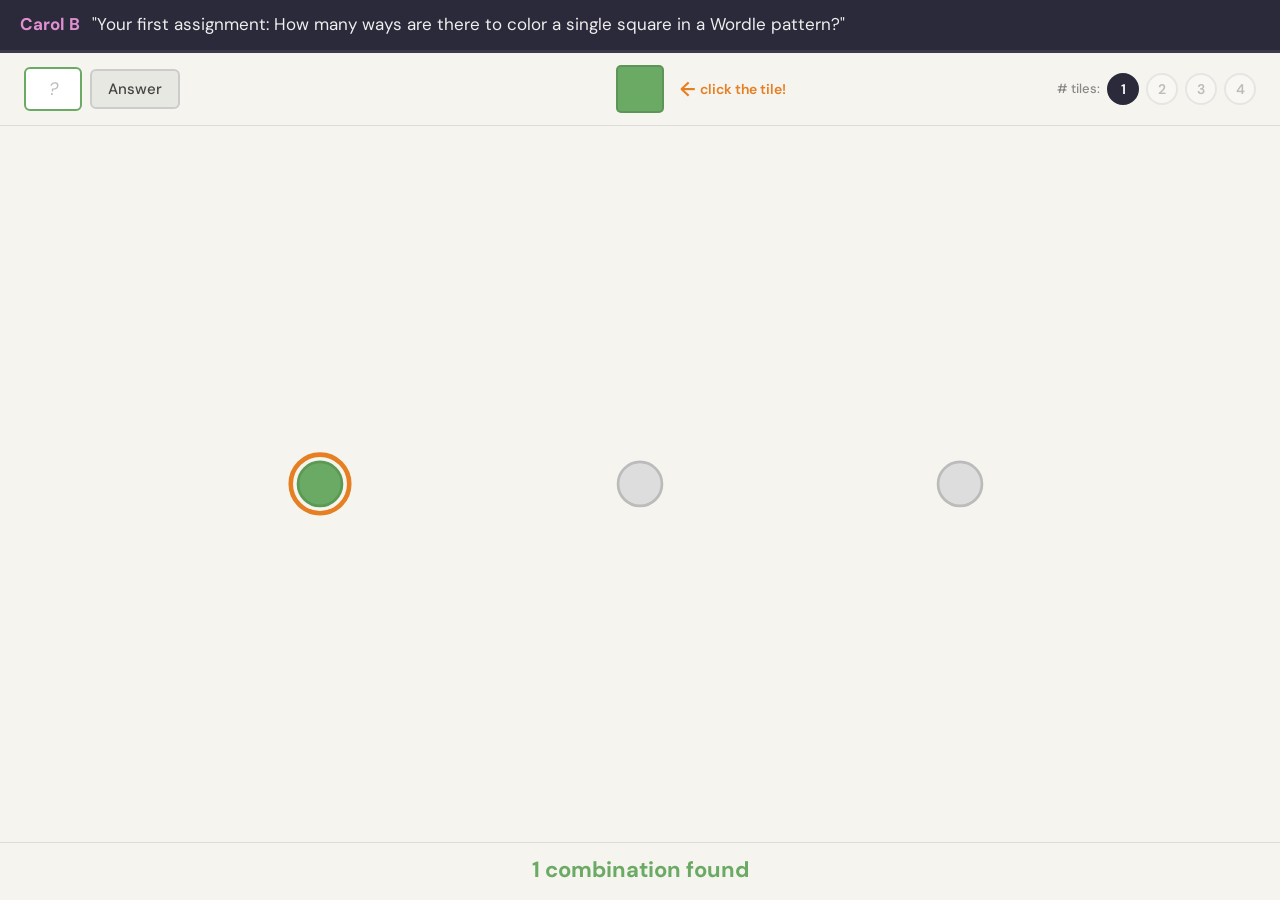
==== bootcamp.html @ 0ef4cf42 "Bootcamp UI polish: center boring button, bold counter, click-hint - Move boring escape button out o" ====
<!DOCTYPE html>
<html lang="en">
<head>
<meta charset="UTF-8">
<meta name="viewport" content="width=device-width, initial-scale=1.0">
<title>Wordle Bootcamp — Tree Prototype</title>
<style>
  @import url('https://fonts.googleapis.com/css2?family=DM+Sans:wght@400;500;700&display=swap');

  * { margin: 0; padding: 0; box-sizing: border-box; }

  body {
    font-family: 'DM Sans', system-ui, sans-serif;
    background: #f5f4ef;
    color: #1a1a2a;
    height: 100vh;
    overflow: hidden;
  }

  .bootcamp {
    display: flex;
    flex-direction: column;
    height: 100vh;
  }

  /* --- Dialogue bar --- */
  .dialogue-bar {
    background: #2a2a3a;
    color: #eee;
    padding: 12px 20px;
    font-size: 17px;
    line-height: 1.5;
    display: flex;
    align-items: center;
    gap: 12px;
    flex-shrink: 0;
    border-bottom: 3px solid #3a3a4a;
  }
  .dialogue-bar .speaker {
    font-weight: 700;
    color: #e090d0;
    white-space: nowrap;
  }

  /* --- Controls row: answer | tiles | nav --- */
  .controls-row {
    display: flex;
    align-items: center;
    justify-content: space-between;
    padding: 14px 24px;
    flex-shrink: 0;
    border-bottom: 1px solid #ddd;
    background: #f5f4ef;
    position: relative;
  }

  .answer-group {
    display: flex;
    align-items: center;
    gap: 8px;
    flex-shrink: 0;
  }
  .answer-group input {
    width: 58px;
    padding: 8px 10px;
    font-size: 18px;
    text-align: center;
    border: 2px solid #ccc;
    border-radius: 6px;
    outline: none;
    font-family: 'DM Sans', system-ui, sans-serif;
    color: #1a1a2a;
  }
  .answer-group input::placeholder {
    color: #bbb;
    font-style: italic;
  }
  .answer-group input:focus { border-color: #6aaa64; }
  .answer-group button {
    padding: 8px 16px;
    font-size: 15px;
    cursor: pointer;
    background: #e8e8e3;
    color: #444;
    border: 2px solid #ccc;
    border-radius: 6px;
    font-family: 'DM Sans', system-ui, sans-serif;
    font-weight: 500;
    transition: background 0.15s;
  }
  .answer-group button:hover { background: #ddd; }
  .answer-group .feedback {
    font-size: 14px;
    min-width: 60px;
  }

  .tiles-row {
    display: flex;
    justify-content: center;
    align-items: center;
    gap: 8px;
    position: absolute;
    left: 50%;
    transform: translateX(-50%);
  }
  .wordle-tile {
    width: 48px;
    height: 48px;
    border-radius: 5px;
    border: 2px solid rgba(0,0,0,0.12);
    cursor: pointer;
    transition: background 0.15s;
    user-select: none;
  }
  .wordle-tile:hover { opacity: 0.85; }
  .wordle-tile:active { transform: scale(0.95); }

  .nav-group {
    display: flex;
    align-items: center;
    gap: 7px;
    flex-shrink: 0;
  }
  .nav-group .label {
    font-size: 13px;
    font-weight: 500;
    color: #888;
    white-space: nowrap;
  }
  .nav-group button {
    width: 32px;
    height: 32px;
    font-size: 14px;
    font-weight: 600;
    border: 2px solid #ccc;
    border-radius: 50%;
    background: white;
    cursor: pointer;
    font-family: 'DM Sans', system-ui, sans-serif;
    color: #555;
    transition: all 0.15s;
  }
  .nav-group button:hover { border-color: #999; }
  .nav-group button.active {
    background: #2a2a3a;
    color: white;
    border-color: #2a2a3a;
  }
  .nav-group button.locked {
    opacity: 0.35;
    cursor: not-allowed;
  }

  /* --- Tree SVG --- */
  .tree-zone {
    flex: 1;
    display: flex;
    align-items: center;
    justify-content: center;
    padding: 12px 0;
    overflow: hidden;
  }
  .tree-zone svg {
    max-width: 100%;
    max-height: 100%;
  }

  /* --- Bottom: counter --- */
  .bottom-zone {
    flex-shrink: 0;
    display: flex;
    align-items: center;
    justify-content: center;
    padding: 12px 0 16px;
    border-top: 1px solid #ddd;
    background: #f5f4ef;
  }
  .counter {
    font-size: 22px;
    font-weight: 700;
    color: #6aaa64;
  }

  /* --- Boring button --- */
  .boring-btn {
    position: absolute;
    left: 50%;
    transform: translateX(-50%);
    padding: 6px 14px; font-size: 13px; cursor: pointer;
    background: #f0e8e0; color: #886; border: 2px solid #ddc;
    border-radius: 6px; font-family: 'DM Sans', system-ui, sans-serif;
    font-weight: 500; font-style: italic; transition: background 0.15s;
    white-space: nowrap;
    z-index: 5;
  }
  .boring-btn:hover { background: #e8ddd0; }

  /* --- Click-here hint for lesson 1 --- */
  .click-hint {
    position: absolute;
    left: calc(50% + 40px);
    top: 50%;
    transform: translateY(-50%);
    display: flex;
    align-items: center;
    gap: 4px;
    font-size: 14px;
    font-weight: 600;
    color: #e67e22;
    animation: hint-pulse 1.5s ease-in-out infinite;
    pointer-events: none;
    white-space: nowrap;
  }
  .click-hint .hint-arrow {
    font-size: 20px;
  }
  @keyframes hint-pulse {
    0%, 100% { opacity: 1; }
    50% { opacity: 0.4; }
  }

  /* --- Cutscene overlay --- */
  .cutscene {
    position: fixed; top: 0; left: 0; width: 100%; height: 100%;
    background: #000; display: flex; flex-direction: column;
    z-index: 100;
  }
  .cutscene-img {
    flex: 1; display: flex; align-items: center; justify-content: center;
    overflow: hidden;
  }
  .cutscene-img img {
    max-width: 100%; max-height: 100%; object-fit: contain;
  }
  .cutscene-bar {
    background: rgba(0,0,0,0.85); padding: 14px 20px;
    min-height: 80px; display: flex; flex-direction: column;
    justify-content: center; gap: 4px;
  }
  .cutscene-bar .cs-speaker {
    font-family: 'DM Sans', system-ui, sans-serif;
    font-size: 13px; font-weight: 700;
  }
  .cutscene-bar .cs-text {
    font-family: 'DM Sans', system-ui, sans-serif;
    font-size: 14px; color: #eee; line-height: 1.5;
  }
  .cutscene-bar .cs-hint {
    font-family: 'DM Sans', system-ui, sans-serif;
    font-size: 11px; color: rgba(150,150,150,0.5);
    text-align: center; margin-top: 4px;
  }

  /* --- Power mode (x3 interface) --- */
  .power-zone {
    flex: 1; display: flex; flex-direction: column;
    align-items: center; justify-content: center;
    gap: 20px; padding: 20px;
  }
  .power-chain {
    display: flex; align-items: center; gap: 10px;
    font-family: 'DM Sans', system-ui, sans-serif;
    font-size: 24px; font-weight: 600; color: #333;
    flex-wrap: wrap; justify-content: center;
  }
  .power-chain .x3-box {
    background: #6aaa64; color: white; padding: 8px 16px;
    border-radius: 6px; font-size: 20px; font-weight: 700;
    cursor: default;
  }
  .power-chain .x3-btn {
    background: #e8e8e3; color: #555; padding: 8px 16px;
    border-radius: 6px; font-size: 20px; font-weight: 700;
    cursor: pointer; border: 2px solid #ccc; transition: background 0.15s;
  }
  .power-chain .x3-btn:hover { background: #ddd; }
  .power-chain .equals { color: #888; }
  .power-chain .result { color: #2a2a3a; font-size: 28px; }
  .power-expr {
    font-family: 'DM Sans', system-ui, sans-serif;
    font-size: 18px; color: #888;
  }
  .power-answer {
    display: flex; align-items: center; gap: 8px;
  }
  .power-answer input {
    width: 80px; padding: 8px 10px; font-size: 18px; text-align: center;
    border: 2px solid #ccc; border-radius: 6px; outline: none;
    font-family: 'DM Sans', system-ui, sans-serif;
  }
  .power-answer input:focus { border-color: #6aaa64; }
  .power-answer button {
    padding: 8px 16px; font-size: 15px; cursor: pointer;
    background: #e8e8e3; color: #444; border: 2px solid #ccc; border-radius: 6px;
    font-family: 'DM Sans', system-ui, sans-serif; font-weight: 500;
  }
  .power-answer button:hover { background: #ddd; }
  .power-answer .feedback { font-size: 14px; }

  /* --- Mobile --- */
  @media (max-width: 600px) {
    .dialogue-bar { font-size: 14px; padding: 10px 14px; }
    .controls-row { padding: 10px 12px; }
    .wordle-tile { width: 36px; height: 36px; }
    .answer-group input { width: 46px; font-size: 15px; padding: 6px 6px; }
    .answer-group button { font-size: 13px; padding: 6px 10px; }
    .nav-group .label { font-size: 11px; }
    .nav-group button { width: 28px; height: 28px; font-size: 12px; }
  }
</style>
</head>
<body>

<div class="bootcamp" id="app"></div>

<script>
const COLORS = ['green', 'yellow', 'gray'];
const HEX = { green: '#6aaa64', yellow: '#c9b458', gray: '#787c7e', empty: '#ddd' };
const STROKE = { green: '#5a9a54', yellow: '#b9a448', gray: '#686c6e', empty: '#bbb' };

const PROMPTS = {
  1: '"Your first assignment: How many ways are there to color a single square in a Wordle pattern?"',
  2: '"OK, great. You got the warm-up. Big whoop. Now, how many different ways are there to color TWO Wordle squares, Mr. Smarty Pants?"',
  3: '"Now we\'re cooking. How many ways to color THREE squares? Think about it."',
  4: '"Four squares now. You seeing the pattern yet?"',
};

const MAX_N = 4;
let highestUnlocked = 1;
let currentN = 1;
let curColors = [];
let visited = new Set();
let totalVisited = 0;
let nodes = [];
let svgEl = null;
let counterEl = null;
let feedbackEl = null;

function startLesson(N) {
  currentN = N;
  curColors = Array(N).fill('green');
  visited = new Set();
  totalVisited = 0;
  nodes = [];

  const app = document.getElementById('app');

  app.innerHTML = `
    <div class="dialogue-bar">
      <span class="speaker">Carol B</span>
      <span id="dialogueText">${PROMPTS[N]}</span>
    </div>
    <div class="controls-row">
      <div class="answer-group">
        <input type="text" id="ansInput" placeholder="?">
        <button onclick="submitAnswer()">Answer</button>
        <span class="feedback" id="feedback"></span>
      </div>
      ${N >= 4 ? '<button class="boring-btn" onclick="boringEscape()">Uh... Carol? It\'s getting boring to count...</button>' : ''}
      <div class="tiles-row" id="tilesRow"></div>
      ${N === 1 ? '<div class="click-hint"><span class="hint-arrow">\u2190</span> click the tile!</div>' : ''}
      <div class="nav-group" id="navGroup">
        <span class="label"># tiles:</span>
      </div>
    </div>
    <div class="tree-zone" id="treeZone"></div>
    <div class="bottom-zone">
      <div class="counter" id="counter">0 combinations found</div>
    </div>
  `;

  // Build nav buttons with lock state
  const navGroup = document.getElementById('navGroup');
  for (let i = 1; i <= MAX_N; i++) {
    const btn = document.createElement('button');
    btn.textContent = i;
    btn.id = 'nav' + i;
    if (i === N) btn.classList.add('active');
    if (i > highestUnlocked) btn.classList.add('locked');
    const level = i;
    btn.addEventListener('click', () => {
      if (level <= highestUnlocked) startLesson(level);
    });
    navGroup.appendChild(btn);
  }

  counterEl = document.getElementById('counter');
  feedbackEl = document.getElementById('feedback');

  const tilesRow = document.getElementById('tilesRow');
  for (let t = 0; t < N; t++) {
    const tile = document.createElement('div');
    tile.className = 'wordle-tile';
    tile.style.background = HEX.green;
    tile.dataset.color = 'green';
    tile.addEventListener('click', () => cycleTile(tile, t));
    tilesRow.appendChild(tile);
  }

  buildTree(N);

  document.getElementById('ansInput').addEventListener('keydown', e => {
    if (e.key === 'Enter') submitAnswer();
  });
  document.getElementById('ansInput').focus();
}

function cycleTile(tile, idx) {
  const cur = tile.dataset.color;
  const next = COLORS[(COLORS.indexOf(cur) + 1) % 3];
  tile.dataset.color = next;
  tile.style.background = HEX[next];
  curColors[idx] = next;
  updateTree();
}

function buildTree(N) {
  const treeZone = document.getElementById('treeZone');
  const isMobile = window.innerWidth <= 600;

  const leafCount = Math.pow(3, N);

  // Node radius — consistent within each lesson
  let nodeR;
  if (isMobile) {
    nodeR = N === 1 ? 10 : N === 2 ? 7 : N === 3 ? 5 : 2;
  } else {
    nodeR = N === 1 ? 12 : N === 2 ? 10 : N === 3 ? 8 : 3;
  }

  const ringGap = N <= 3 ? 4 : 2;
  const ringR = nodeR + ringGap;

  // SVG coordinate width — scale up for large N so dots aren't crushed
  const refWidth = isMobile ? 320 : (N <= 3 ? 700 : 1200);

  // KEY RULE: equal gaps everywhere including edges
  // leafCount items need leafCount+1 equal gaps across the full width
  // gap = refWidth / (leafCount + 1)
  // leaf i center = gap * (i + 1)
  const leafGap = refWidth / (leafCount + 1);

  const levelHeight = N === 1 ? 0 : (isMobile ? 50 : 70);
  const svgH = (N - 1) * levelHeight + ringR * 2 + 4;

  // Compute positions
  const positions = [];

  // Leaves: equally distributed with edge gaps
  const leafY = (N - 1) * levelHeight + ringR + 2;
  const leafPositions = [];
  for (let i = 0; i < leafCount; i++) {
    leafPositions.push({ x: leafGap * (i + 1), y: leafY });
  }
  positions[N - 1] = leafPositions;

  // Parents centered above their 3 children
  for (let level = N - 2; level >= 0; level--) {
    const count = Math.pow(3, level + 1);
    const y = level * levelHeight + ringR + 2;
    const childLevel = positions[level + 1];
    const parentPositions = [];
    for (let i = 0; i < count; i++) {
      const c0 = childLevel[i * 3];
      const c2 = childLevel[i * 3 + 2];
      parentPositions.push({ x: (c0.x + c2.x) / 2, y });
    }
    positions[level] = parentPositions;
  }

  // Create SVG
  const svg = document.createElementNS('http://www.w3.org/2000/svg', 'svg');
  svg.setAttribute('viewBox', `0 0 ${refWidth} ${svgH}`);
  svg.setAttribute('preserveAspectRatio', 'xMidYMid meet');
  svg.style.maxWidth = '100%';
  svg.style.maxHeight = '100%';
  svgEl = svg;

  // Lines
  for (let level = 0; level < N - 1; level++) {
    const parents = positions[level];
    const children = positions[level + 1];
    for (let i = 0; i < parents.length; i++) {
      for (let j = 0; j < 3; j++) {
        const child = children[i * 3 + j];
        const line = document.createElementNS('http://www.w3.org/2000/svg', 'line');
        line.setAttribute('x1', parents[i].x);
        line.setAttribute('y1', parents[i].y);
        line.setAttribute('x2', child.x);
        line.setAttribute('y2', child.y);
        line.setAttribute('stroke', '#ddd');
        line.setAttribute('stroke-width', '1.5');
        line.dataset.parentLevel = level;
        line.dataset.parentIdx = i;
        line.dataset.childIdx = i * 3 + j;
        svg.appendChild(line);
      }
    }
  }

  // Nodes
  nodes = [];
  for (let level = 0; level < N; level++) {
    const levelNodes = [];
    for (let i = 0; i < positions[level].length; i++) {
      const pos = positions[level][i];

      const ring = document.createElementNS('http://www.w3.org/2000/svg', 'circle');
      ring.setAttribute('cx', pos.x);
      ring.setAttribute('cy', pos.y);
      ring.setAttribute('r', ringR);
      ring.setAttribute('fill', 'none');
      ring.setAttribute('stroke', 'transparent');
      ring.setAttribute('stroke-width', '2.5');
      svg.appendChild(ring);

      const circle = document.createElementNS('http://www.w3.org/2000/svg', 'circle');
      circle.setAttribute('cx', pos.x);
      circle.setAttribute('cy', pos.y);
      circle.setAttribute('r', nodeR);
      circle.setAttribute('fill', HEX.empty);
      circle.setAttribute('stroke', STROKE.empty);
      circle.setAttribute('stroke-width', '1.5');
      svg.appendChild(circle);

      levelNodes.push({
        color: 'empty',
        el: circle,
        ringEl: ring
      });
    }
    nodes.push(levelNodes);
  }

  treeZone.appendChild(svg);
  updateTree();
}

function getPathIndices(colors) {
  const indices = [];
  for (let level = 0; level < colors.length; level++) {
    let idx = 0;
    for (let i = 0; i <= level; i++) {
      idx += COLORS.indexOf(colors[i]) * Math.pow(3, level - i);
    }
    indices.push(idx);
  }
  return indices;
}

function updateTree() {
  const key = curColors.join(',');
  const pathIndices = getPathIndices(curColors);

  if (!visited.has(key)) {
    visited.add(key);
    totalVisited++;
    for (let level = 0; level < currentN; level++) {
      const node = nodes[level][pathIndices[level]];
      const color = curColors[level];
      node.color = color;
      node.el.setAttribute('fill', HEX[color]);
      node.el.setAttribute('stroke', STROKE[color]);
    }
    counterEl.textContent = `${totalVisited} combination${totalVisited !== 1 ? 's' : ''} found`;
  }

  for (let level = 0; level < currentN; level++) {
    for (let i = 0; i < nodes[level].length; i++) {
      nodes[level][i].ringEl.setAttribute('stroke', i === pathIndices[level] ? '#e67e22' : 'transparent');
    }
  }

  if (svgEl) {
    svgEl.querySelectorAll('line').forEach(line => {
      const pLevel = parseInt(line.dataset.parentLevel);
      const pIdx = parseInt(line.dataset.parentIdx);
      const cIdx = parseInt(line.dataset.childIdx);
      const onPath = pIdx === pathIndices[pLevel] && cIdx === pathIndices[pLevel + 1];
      line.setAttribute('stroke', onPath ? '#e67e22' : '#ddd');
      line.setAttribute('stroke-width', onPath ? '2.5' : '1.5');
    });
  }
}

function submitAnswer() {
  const input = document.getElementById('ansInput');
  const total = Math.pow(3, currentN);
  if (input.value.trim() === String(total)) {
    feedbackEl.textContent = 'Correct!';
    feedbackEl.style.color = '#6aaa64';
    input.disabled = true;
    if (currentN < MAX_N) {
      highestUnlocked = Math.max(highestUnlocked, currentN + 1);
      setTimeout(() => startLesson(currentN + 1), 800);
    } else {
      const msg = {
        3: '"3 × 3 × 3 = 27. Every square you add multiplies by 3."',
        4: '"3 × 3 × 3 × 3 = 81. See? Every new square triples the possibilities. Now you\'re thinking like a Wordle player."',
      };
      document.getElementById('dialogueText').textContent = msg[currentN] || '"Well done!"';
      // Notify parent game
      if (window.parent && window.parent.Bootcamp) {
        setTimeout(() => window.parent.Bootcamp.hide(), 3000);
      }
    }
  } else {
    feedbackEl.textContent = 'Try again.';
    feedbackEl.style.color = '#c0392b';
    input.value = '';
    input.focus();
  }
}

// === BORING ESCAPE → Carol cutscene → Power mode ===

function boringEscape() {
  const carolLines = [
    { speaker: 'Carol B', color: '#e090d0', text: '"Lucky for you, there\'s a better way."' },
    { speaker: 'Carol B', color: '#e090d0', text: '"Think about the smaller problems you solved. 3 colorings for one tile. 9 colorings for two tiles. 27 colorings for three tiles. Notice anything?"' },
    { speaker: 'Harry Bonds', color: '#e0c080', text: '"Wait! Those are the powers of 3!"' },
    { speaker: 'Carol B', color: '#e090d0', text: '"Bingo. 9 = 3². 27 = 3³. And in general, the number of ways to color N tiles is 3 to the power N!"' },
    { speaker: 'Harry Bonds', color: '#e0c080', text: '"So...."' },
    { speaker: 'Carol B', color: '#e090d0', text: '"So that means you can tell me the answer for a LOT more tiles, soldier!"' },
  ];
  showCutscene(carolLines, () => startPowerMode());
}

function showCutscene(lines, onDone) {
  const app = document.getElementById('app');
  let idx = 0;

  function render() {
    const line = lines[idx];
    app.innerHTML = `
      <div class="cutscene">
        <div class="cutscene-img">
          <img src="assets/carol-b/beast_carol_v2_3_bottom_left.png">
        </div>
        <div class="cutscene-bar">
          <div class="cs-speaker" style="color:${line.color}">${line.speaker}</div>
          <div class="cs-text">${line.text}</div>
          <div class="cs-hint">[SPACE]</div>
        </div>
      </div>
    `;
    document.addEventListener('keydown', advance);
    app.querySelector('.cutscene').addEventListener('click', advance);
  }

  function advance(e) {
    if (e.type === 'keydown' && e.key !== ' ') return;
    document.removeEventListener('keydown', advance);
    idx++;
    if (idx < lines.length) {
      render();
    } else {
      if (onDone) onDone();
    }
  }

  render();
}

let powerN = 4;
let powerAsking = 4;

function startPowerMode() {
  powerN = 4;
  powerAsking = 4;
  renderPowerMode();
}

function renderPowerMode() {
  const app = document.getElementById('app');
  const total = Math.pow(3, powerN);
  const boxes = [];
  for (let i = 0; i < powerN; i++) boxes.push('<span class="x3-box">×3</span>');
  if (powerN < 10) boxes.push('<span class="x3-btn" onclick="addX3()">×3</span>');

  app.innerHTML = `
    <div class="bootcamp">
      <div class="dialogue-bar">
        <span class="speaker">Carol B</span>
        <span id="dialogueText">"Now, how many ways to color ${powerAsking} squares?"</span>
      </div>
      <div class="power-zone">
        <div class="power-chain">
          ${boxes.join(' ')}
          <span class="equals">=</span>
          <span class="power-expr">3<sup>${powerN}</sup></span>
          <span class="equals">=</span>
          <span class="result">${total}</span>
        </div>
        <div class="power-answer">
          <input type="text" id="powerInput" placeholder="?">
          <button onclick="submitPower()">Answer</button>
          <span class="feedback" id="powerFeedback"></span>
        </div>
      </div>
      <div class="bottom-zone">
        <div class="counter">Click ×3 to add another tile</div>
      </div>
    </div>
  `;
  document.getElementById('powerInput').addEventListener('keydown', e => {
    if (e.key === 'Enter') submitPower();
  });
  setTimeout(() => {
    const inp = document.getElementById('powerInput');
    if (inp) inp.focus();
  }, 50);
}

function addX3() {
  if (powerN < 10) {
    powerN++;
    renderPowerMode();
  }
}

function submitPower() {
  const input = document.getElementById('powerInput');
  const fb = document.getElementById('powerFeedback');
  const expected = Math.pow(3, powerAsking);
  if (input.value.trim() === String(expected)) {
    fb.textContent = 'Correct!';
    fb.style.color = '#6aaa64';
    input.disabled = true;
    if (powerAsking < 10) {
      powerAsking++;
      setTimeout(() => {
        powerN = Math.max(powerN, powerAsking);
        renderPowerMode();
      }, 600);
    }
    if (powerAsking > 10) {
      // Done — final message about 5 tiles
      setTimeout(() => {
        const carolEnd = [
          { speaker: 'Carol B', color: '#e090d0', text: '"Great. But we really care about 5 tiles. That\'s a full Wordle row."' },
          { speaker: 'Carol B', color: '#e090d0', text: '"You got it. 243 patterns. That\'s what we\'re dealing with."' },
          { speaker: 'Carol B', color: '#e090d0', text: '"Now you know the size of the battlefield. Next time, we figure out how to fight."' },
        ];
        showCutscene(carolEnd, () => {
          if (window.parent && window.parent.Bootcamp) {
            window.parent.Bootcamp.hide();
          }
        });
      }, 800);
    }
  } else {
    fb.textContent = 'Try again.';
    fb.style.color = '#c0392b';
    input.value = '';
    input.focus();
  }
}

startLesson(1);
</script>
</body>
</html>
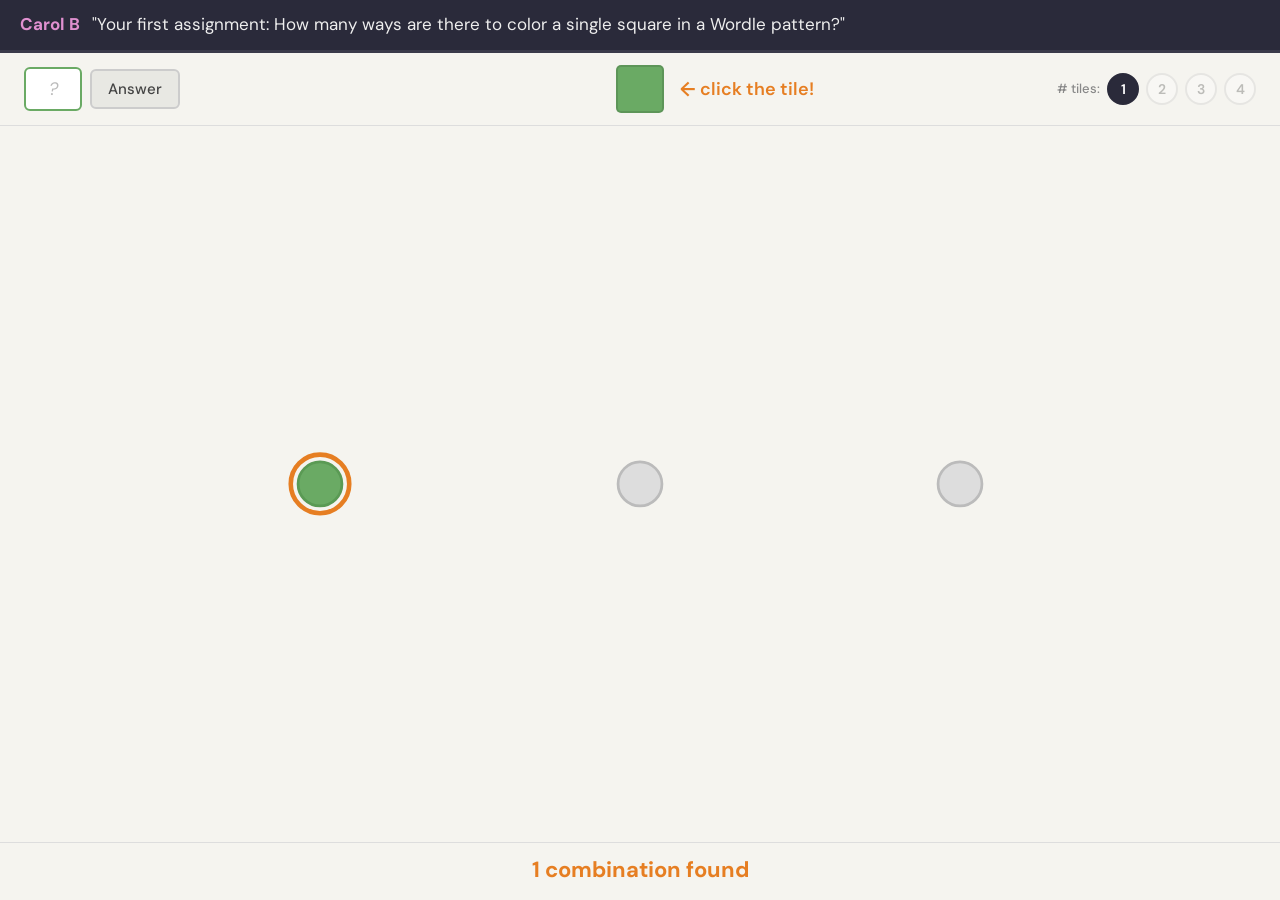
==== commit f691d203: "Fix boring button position (28%), orange counter, larger click hint Co-Authored-By: Claude Opus 4.6 " ====
--- a/bootcamp.html
+++ b/bootcamp.html
@@ -178,13 +178,13 @@
   .counter {
     font-size: 22px;
     font-weight: 700;
-    color: #6aaa64;
+    color: #e67e22;
   }
 
   /* --- Boring button --- */
   .boring-btn {
     position: absolute;
-    left: 50%;
+    left: 28%;
     transform: translateX(-50%);
     padding: 6px 14px; font-size: 13px; cursor: pointer;
     background: #f0e8e0; color: #886; border: 2px solid #ddc;
@@ -204,7 +204,7 @@
     display: flex;
     align-items: center;
     gap: 4px;
-    font-size: 14px;
+    font-size: 18px;
     font-weight: 600;
     color: #e67e22;
     animation: hint-pulse 1.5s ease-in-out infinite;
